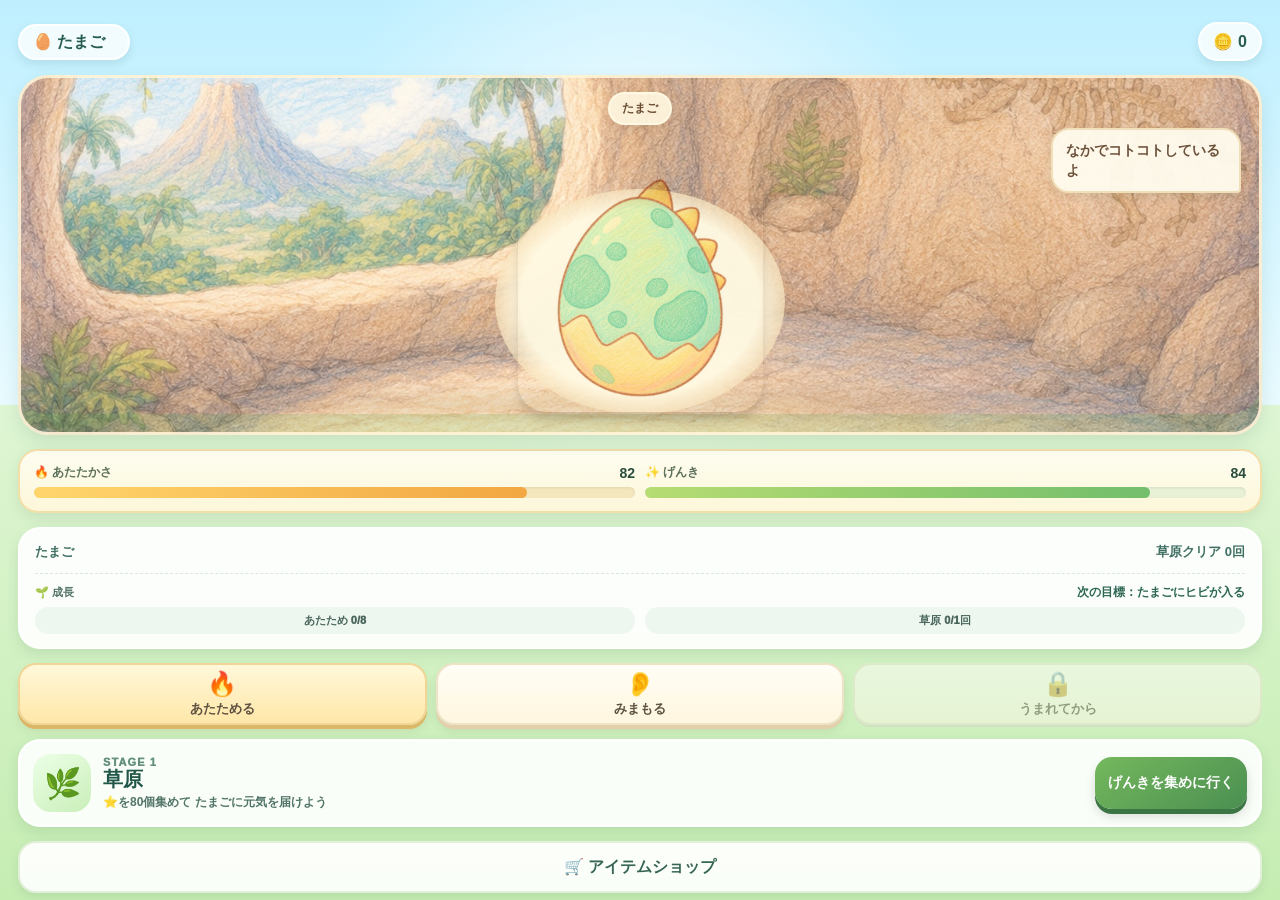
==== index.html @ 41082dc4 "Load uploaded transparent collection art" ====
<!DOCTYPE html>
<html lang="ja">
<head>
  <meta charset="UTF-8">
  <meta name="viewport" content="width=device-width, initial-scale=1.0, maximum-scale=1.0, user-scalable=no">
  <title>Tiranon Adventure</title>
  <link rel="stylesheet" href="style.css?v=20260830-v29">
  <link rel="stylesheet" href="jump-fix.css?v=20260830-v29">
  <link rel="stylesheet" href="combo.css?v=20260830-v29">
  <link rel="stylesheet" href="items.css?v=20260830-v29">
  <link rel="stylesheet" href="item-polish.css?v=20260830-v29">
  <link rel="stylesheet" href="result.css?v=20260830-v29">
  <link rel="stylesheet" href="progression.css?v=20260830-v29">
  <link rel="stylesheet" href="run-levelup.css?v=20260830-v29">
  <link rel="stylesheet" href="life-mode.css?v=20260830-v29">
  <link rel="stylesheet" href="home-mode.css?v=20260830-v29">
  <link rel="stylesheet" href="care-mode.css?v=20260830-v33">
  <link rel="stylesheet" href="care-growth-v2.css?v=20260830-v29">
  <link rel="stylesheet" href="care-prebirth-fix.css?v=20260830-v29">
  <link rel="stylesheet" href="control-touch.css?v=20260830-v29">
  <link rel="stylesheet" href="stage-hazards.css?v=20260830-v29">
</head>
<body>
  <main id="game" class="game" aria-label="Tiranon Adventureのゲーム画面">
    <div class="cloud cloud--one" aria-hidden="true"></div>
    <div class="cloud cloud--two" aria-hidden="true"></div>
    <div class="cloud cloud--three" aria-hidden="true"></div>

    <header class="status">
      <p id="score">SCORE 0</p>
      <h1>Tiranon Adventure</h1>
      <p id="time" class="life-display" aria-label="ライフ5">❤️❤️❤️❤️❤️</p>
    </header>

    <div id="combo" class="combo-display" aria-live="polite" hidden></div>

    <div id="play-area" class="play-area">
      <div id="player" class="player" role="img" aria-label="ティラノン">
        <img id="player-sprite" class="player__sprite" src="IMG_1796.png?v=20260830-v29" width="126" height="126" alt="" draggable="false">
      </div>
    </div>

    <nav class="controls" aria-label="移動とジャンプ操作">
      <button id="left-button" class="control-button control-button--left" type="button" aria-label="左へ移動">
        <span class="footprint footprint--left" aria-hidden="true">
          <span class="footprint__toe footprint__toe--one"></span>
          <span class="footprint__toe footprint__toe--two"></span>
          <span class="footprint__toe footprint__toe--three"></span>
          <span class="footprint__pad"></span>
        </span>
      </button>
      <button id="jump-button" class="jump-button" type="button" aria-label="ジャンプ">
        <span class="jump-mark" aria-hidden="true"></span>
      </button>
      <button id="right-button" class="control-button control-button--right" type="button" aria-label="右へ移動">
        <span class="footprint footprint--right" aria-hidden="true">
          <span class="footprint__toe footprint__toe--one"></span>
          <span class="footprint__toe footprint__toe--two"></span>
          <span class="footprint__toe footprint__toe--three"></span>
          <span class="footprint__pad"></span>
        </span>
      </button>
    </nav>

    <section id="game-over" class="game-over result-screen" aria-live="polite" hidden>
      <div class="result-card">
        <p class="result-label">RESULT</p>
        <div id="result-rank" class="result-rank" aria-label="ランクC">C</div>
        <p id="rank-message" class="rank-message">ナイスチャレンジ！</p>

        <div class="result-scores">
          <div class="result-score-row">
            <span>今回のスコア</span>
            <strong id="final-score">0</strong>
          </div>
          <div class="result-score-row result-score-row--best">
            <span>BEST SCORE</span>
            <strong id="best-score">0</strong>
          </div>
        </div>

        <p id="new-best" class="new-best" hidden>NEW BEST!</p>
        <button id="restart-button" class="restart-button" type="button">もう一度遊ぶ</button>
      </div>
    </section>
  </main>

  <script src="game.js?v=20260830-v29"></script>
  <script src="jump-overrides.js?v=20260830-v29"></script>
  <script src="fever-mode.js?v=20260830-v29"></script>
  <script src="item-mode.js?v=20260830-v29"></script>
  <script src="item-polish.js?v=20260830-v29"></script>
  <script src="result-screen.js?v=20260830-v29"></script>
  <script src="progression.js?v=20260831-v30"></script>
  <script src="run-levelup.js?v=20260831-v30"></script>
  <script src="life-mode.js?v=20260831-v31"></script>
  <script src="home-mode.js?v=20260831-v33"></script>
  <script src="controls-plus.js?v=20260831-v30"></script>
  <script src="stage-hazards.js?v=20260831-v30"></script>
  <script src="care-mode.js?v=20260831-v34"></script>
  <script src="care-growth-v2.js?v=20260830-v36"></script>
  <script src="care-phase-copy.js?v=20260831-v31"></script>
  <script src="care-prebirth-fix.js?v=20260830-v29"></script>
  <script src="route-obstacles.js?v=20260831-v1"></script>
  <script src="hazard-clarity.js?v=20260831-v1"></script>
  <script src="falling-bomb.js?v=20260831-v1"></script>
  <script src="route-rules.js?v=20260831-v1"></script>
  <script src="run-rewards.js?v=20260831-v2"></script>
  <script src="room-decor.js?v=20260831-v2"></script>
  <script src="collection-visual-fix.js?v=20260831-v1"></script>
  <script src="collection-assets-forest.js?v=20260831-v1"></script>
  <script src="collection-assets-river.js?v=20260831-v1"></script>
  <script src="collection-assets-volcano.js?v=20260831-v1"></script>
  <script src="collection-assets-night.js?v=20260831-v1"></script>
  <script src="game-test.js?v=20260831-v2"></script>
  <script src="test-ui-copy.js?v=20260831-v1"></script>
</body>
</html>
---- style.css ----
* { box-sizing: border-box; }
html, body { width:100%; height:100%; margin:0; overflow:hidden; font-family:Arial,"Hiragino Kaku Gothic ProN",Meiryo,sans-serif; }
button { font:inherit; }
.game { position:relative; width:100%; height:100vh; height:100dvh; min-height:420px; overflow:hidden; touch-action:none; -ms-touch-action:none; -webkit-user-select:none; user-select:none; -webkit-touch-callout:none; background:linear-gradient(to bottom,#63c9f5 0%,#9be1ff 72%,#55b83d 72%,#2f8f2d 100%); }
.cloud { position:absolute; z-index:1; width:110px; height:34px; border-radius:40px; background:rgba(255,255,255,.92); }
.cloud::before,.cloud::after { position:absolute; content:""; border-radius:50%; background:inherit; }
.cloud::before { left:18px; bottom:8px; width:48px; height:48px; }
.cloud::after { right:15px; bottom:5px; width:58px; height:58px; }
.cloud--one { top:18%; left:8%; }
.cloud--two { top:31%; right:10%; transform:scale(.8); }
.cloud--three { top:48%; left:40%; transform:scale(.6); }
.status { position:absolute; top:0; left:0; z-index:10; display:grid; grid-template-columns:1fr auto 1fr; align-items:center; width:100%; padding:14px clamp(14px,4vw,42px); color:#17324d; text-shadow:0 1px 0 rgba(255,255,255,.7); pointer-events:none; }
.status p,.status h1 { margin:0; font-weight:800; }
.status p { font-size:clamp(18px,4vw,30px); }
.status p:last-child { text-align:right; }
.status h1 { font-size:clamp(16px,3.2vw,28px); text-align:center; }
.play-area { position:absolute; inset:0; z-index:5; touch-action:none; -ms-touch-action:none; -webkit-user-select:none; user-select:none; -webkit-touch-callout:none; }
.player { position:absolute; bottom:15.5%; left:50%; z-index:7; display:flex; align-items:flex-end; justify-content:center; width:126px; height:126px; transform:translateX(-50%); user-select:none; -webkit-user-select:none; -webkit-touch-callout:none; touch-action:none; -ms-touch-action:none; }
.player__sprite { display:block; width:100%; height:100%; object-fit:contain; filter:drop-shadow(0 3px 2px rgba(0,0,0,.2)); pointer-events:none; -webkit-user-drag:none; user-select:none; -webkit-user-select:none; -webkit-touch-callout:none; touch-action:none; }
/* Jump images include motion lines/shadows in the lower third. Safari renders that area poorly,
   so show only the clean dinosaur body and enlarge it to match the normal sprite. */
.player.is-jumping .player__sprite { clip-path:inset(0 0 34% 0); transform:scale(1.4); transform-origin:50% 0; }
.player.image-error::after { content:""; width:54px; height:54px; border-radius:50%; border:3px solid #214b3b; background:#8be3b2; box-shadow:0 3px 2px rgba(0,0,0,.2); }
.player.image-error .player__sprite { display:none; }
.player.is-hit .player__sprite { animation:player-hit .18s linear 5; }
@keyframes player-hit { 0%,100% { opacity:1; } 50% { opacity:.35; } }
.star { position:absolute; top:0; left:0; z-index:5; width:34px; height:34px; color:#ffd900; font-size:34px; line-height:34px; text-align:center; text-shadow:0 2px 0 #d89200,0 0 5px #fff7a8; user-select:none; -webkit-user-select:none; touch-action:none; }
.rock { position:absolute; left:0; bottom:15.5%; z-index:6; width:48px; height:36px; border:3px solid #4d4a44; border-radius:55% 48% 44% 52% / 58% 62% 42% 46%; background:linear-gradient(145deg,#8d8980 0%,#77736c 48%,#5e5a54 100%); box-shadow:inset 7px 7px 0 rgba(255,255,255,.11),0 4px 4px rgba(0,0,0,.24); pointer-events:none; transform-origin:50% 65%; }
.rock::before { position:absolute; top:7px; left:10px; width:13px; height:8px; content:""; border-radius:50%; background:rgba(255,255,255,.19); transform:rotate(-18deg); }
.rock::after { position:absolute; right:8px; bottom:7px; width:9px; height:6px; content:""; border-radius:50%; background:rgba(48,45,41,.25); }
.point-popup,.damage-popup { position:absolute; z-index:9; font-size:28px; font-weight:900; pointer-events:none; }
.point-popup { color:#fff; text-shadow:0 2px 3px #316b22; animation:point-popup .65s ease-out forwards; }
.damage-popup { color:#ff5757; text-shadow:0 2px 2px #fff,0 3px 3px rgba(105,35,35,.45); animation:damage-popup .7s ease-out forwards; }
@keyframes point-popup { to { opacity:0; transform:translateY(-30px); } }
@keyframes damage-popup { 45% { transform:translateY(-18px) scale(1.15); } to { opacity:0; transform:translateY(-28px) scale(.95); } }
.controls { position:absolute; right:0; bottom:16px; left:0; z-index:15; display:flex; align-items:flex-end; justify-content:space-between; padding:0 18px; pointer-events:none; user-select:none; -webkit-user-select:none; -webkit-touch-callout:none; touch-action:none; }
.controls button { display:flex; align-items:center; justify-content:center; width:82px; height:68px; padding:0; border:4px solid rgba(229,255,226,.9); border-radius:24px; background:linear-gradient(145deg,#218b72,#12675f); box-shadow:0 6px 0 #0c4c46,0 8px 12px rgba(0,0,0,.22); pointer-events:auto; user-select:none; -webkit-user-select:none; -webkit-touch-callout:none; -webkit-user-drag:none; touch-action:none; -webkit-tap-highlight-color:transparent; appearance:none; -webkit-appearance:none; }
.controls button:active { transform:translateY(5px); box-shadow:0 1px 0 #0c4c46,0 3px 5px rgba(0,0,0,.18); }
.footprint { position:relative; display:block; width:52px; height:49px; pointer-events:none; user-select:none; -webkit-user-select:none; -webkit-touch-callout:none; -webkit-user-drag:none; }
.footprint--left { transform:rotate(-25deg); }
.footprint--right { transform:rotate(25deg); }
.footprint__pad,.footprint__toe { position:absolute; display:block; background:#eaffb4; box-shadow:inset 0 -3px 0 rgba(84,135,71,.22); }
.footprint__pad { bottom:0; left:50%; width:31px; height:27px; border-radius:50% 50% 44% 44%; transform:translateX(-50%); }
.footprint__toe { width:11px; height:20px; border-radius:65% 65% 48% 48% / 82% 82% 35% 35%; }
.footprint__toe::before { position:absolute; top:-5px; left:50%; width:7px; height:8px; content:""; border-radius:80% 15% 55% 35%; background:#fff7cf; transform:translateX(-50%) rotate(45deg); box-shadow:0 1px 0 rgba(84,135,71,.2); }
.footprint__toe--one { top:7px; left:4px; transform:rotate(-32deg); }
.footprint__toe--two { top:1px; left:21px; }
.footprint__toe--three { top:7px; right:4px; transform:rotate(32deg); }
.controls .jump-button { width:70px; height:70px; border-radius:50%; border-color:rgba(255,248,204,.95); background:linear-gradient(145deg,#53ad61,#2f8749); box-shadow:0 6px 0 #24683a,0 8px 12px rgba(0,0,0,.22); }
.controls .jump-button:active { box-shadow:0 1px 0 #24683a,0 3px 5px rgba(0,0,0,.18); }
.jump-mark { display:block; width:31px; height:34px; background:#f4ffc2; clip-path:polygon(50% 0,100% 48%,72% 48%,72% 100%,28% 100%,28% 48%,0 48%); filter:drop-shadow(0 2px 0 rgba(61,108,55,.25)); pointer-events:none; }
.game-over { position:absolute; inset:0; z-index:30; display:flex; flex-direction:column; align-items:center; justify-content:center; color:#17324d; background:rgba(255,255,255,.82); touch-action:none; }
.game-over[hidden] { display:none; }
.game-over h2 { margin:0 0 12px; font-size:clamp(36px,9vw,64px); }
.game-over p { margin:0 0 26px; font-size:clamp(26px,6vw,42px); font-weight:800; }
.game-over button { padding:14px 28px; border:0; border-radius:12px; color:#fff; background:#237d31; box-shadow:0 5px 0 #165620; font-size:22px; font-weight:800; cursor:pointer; touch-action:manipulation; -webkit-touch-callout:none; user-select:none; -webkit-user-select:none; }
@media (hover:hover) and (pointer:fine) { .controls { display:none; } }
@media (max-width:520px) { .status h1 { position:absolute; top:52px; left:0; width:100%; } .player { width:120px; height:120px; } .rock { width:44px; height:34px; } }
---- jump-fix.css ----
.player.is-jumping .player__sprite {
  /* The uploaded jump PNGs contain motion lines and a ground shadow below the dinosaur.
     Hide that lower decoration so it does not float upward with the player. */
  clip-path: inset(0 0 35.5% 0);
  /* The dinosaur body in the jump art is about 13% smaller than in the normal sprites. */
  transform: scale(1.15);
  transform-origin: 50% 32%;
}
---- combo.css ----
.combo-display {
  position:absolute;
  top:92px;
  left:50%;
  z-index:12;
  min-width:128px;
  padding:7px 14px;
  border:2px solid rgba(255,255,255,.86);
  border-radius:999px;
  color:#fff8c9;
  background:rgba(21,76,85,.68);
  box-shadow:0 4px 10px rgba(0,0,0,.16);
  font-size:clamp(18px,4.5vw,28px);
  font-weight:900;
  line-height:1;
  text-align:center;
  text-shadow:0 2px 2px rgba(70,55,0,.35);
  transform:translateX(-50%);
  pointer-events:none;
}
.combo-display[hidden] { display:none; }
.combo-display.combo-pop { animation:combo-pop .24s ease-out; }
@keyframes combo-pop {
  0% { transform:translateX(-50%) scale(.72); opacity:.45; }
  70% { transform:translateX(-50%) scale(1.12); }
  100% { transform:translateX(-50%) scale(1); opacity:1; }
}

.star--gold {
  width:38px;
  height:38px;
  font-size:38px;
  line-height:38px;
  color:#fff5a0;
  text-shadow:0 2px 0 #e79700,0 0 7px #fff,0 0 14px #ffe76a;
  animation:gold-star-pulse .6s ease-in-out infinite alternate;
}
@keyframes gold-star-pulse {
  from { filter:brightness(1); }
  to { filter:brightness(1.28) drop-shadow(0 0 5px rgba(255,241,104,.8)); }
}
.point-popup--gold {
  color:#fff1a6;
  text-shadow:0 2px 2px #a66a00,0 0 7px #fff;
  font-size:31px;
}

.fever-popup {
  position:absolute;
  top:42%;
  left:50%;
  z-index:20;
  color:#fffbd0;
  font-size:clamp(42px,11vw,72px);
  font-weight:1000;
  letter-spacing:.04em;
  text-shadow:0 3px 0 #e37e00,0 0 12px #fff,0 0 24px #ffe84f;
  transform:translate(-50%,-50%);
  pointer-events:none;
  animation:fever-pop .9s ease-out forwards;
}
@keyframes fever-pop {
  0% { opacity:0; transform:translate(-50%,-50%) scale(.5) rotate(-7deg); }
  35% { opacity:1; transform:translate(-50%,-50%) scale(1.18) rotate(3deg); }
  68% { transform:translate(-50%,-50%) scale(.98) rotate(0); }
  100% { opacity:0; transform:translate(-50%,-58%) scale(1.05); }
}

.fever-timer {
  position:absolute;
  top:132px;
  left:50%;
  z-index:18;
  min-width:120px;
  padding:7px 16px;
  border:2px solid rgba(255,255,255,.9);
  border-radius:999px;
  color:#fffbd0;
  background:rgba(216,126,0,.84);
  box-shadow:0 4px 12px rgba(110,71,0,.24),0 0 14px rgba(255,233,93,.28);
  font-size:clamp(18px,4.3vw,27px);
  font-weight:1000;
  line-height:1;
  letter-spacing:.04em;
  text-align:center;
  text-shadow:0 2px 0 #b96300,0 0 7px #fff4a6;
  transform:translateX(-50%);
  pointer-events:none;
  animation:fever-timer-pulse .5s ease-in-out infinite alternate;
}
@keyframes fever-timer-pulse {
  from { transform:translateX(-50%) scale(.97); }
  to { transform:translateX(-50%) scale(1.04); }
}

.fever-active::after {
  position:absolute;
  inset:0;
  z-index:4;
  content:"";
  pointer-events:none;
  background:radial-gradient(circle at center,rgba(255,250,151,.14),rgba(255,224,53,.04) 48%,transparent 72%);
  animation:fever-flash .55s ease-in-out infinite alternate;
}
@keyframes fever-flash { from { opacity:.36; } to { opacity:1; } }

.fever-sparkles {
  position:absolute;
  inset:0;
  z-index:14;
  overflow:hidden;
  pointer-events:none;
}
.fever-sparkles span {
  position:absolute;
  left:var(--sparkle-x);
  bottom:-18px;
  width:var(--sparkle-size);
  height:var(--sparkle-size);
  border-radius:50%;
  background:#fffbd3;
  box-shadow:0 0 6px #fff,0 0 12px #ffe66d;
  opacity:0;
  animation:fever-sparkle-rise var(--sparkle-duration) linear var(--sparkle-delay) infinite;
}
.fever-sparkles span:nth-child(3n) {
  border-radius:2px;
  transform:rotate(45deg);
}
@keyframes fever-sparkle-rise {
  0% { opacity:0; transform:translate(-50%,0) scale(.6) rotate(0); }
  18% { opacity:1; }
  72% { opacity:.9; }
  100% { opacity:0; transform:translate(-50%,-78vh) scale(1.15) rotate(180deg); }
}

.fever-active .star--gold {
  animation-duration:.3s;
}

@media (max-width:520px) {
  .combo-display { top:88px; }
  .fever-timer { top:126px; }
}
---- items.css ----
.game-item {
  position:absolute;
  top:0;
  left:0;
  z-index:8;
  display:flex;
  align-items:center;
  justify-content:center;
  width:48px;
  height:48px;
  border:3px solid rgba(255,255,255,.94);
  border-radius:50%;
  background:rgba(255,255,255,.94);
  box-shadow:0 5px 10px rgba(25,71,61,.22),inset 0 -3px 0 rgba(32,85,68,.08);
  font-size:27px;
  line-height:1;
  pointer-events:none;
  user-select:none;
  -webkit-user-select:none;
  animation:item-float .65s ease-in-out infinite alternate;
}
.game-item--magnet { background:linear-gradient(145deg,#fff,#e5fbff); border-color:#c9f5ff; }
.game-item--shield { background:linear-gradient(145deg,#fff,#e6f3ff); border-color:#cfe6ff; }
.game-item--clock { background:linear-gradient(145deg,#fff,#fff5d8); border-color:#ffe9a9; }
.game-item--double { color:#fffbe2; background:linear-gradient(145deg,#ffcc53,#ef8400); border-color:#fff2a8; font-size:20px; font-weight:1000; text-shadow:0 2px 0 #b96800; }
@keyframes item-float { from { margin-top:-2px; } to { margin-top:3px; } }

.item-popup {
  position:absolute;
  z-index:18;
  padding:7px 11px;
  border:2px solid rgba(255,255,255,.94);
  border-radius:999px;
  color:#fff;
  background:rgba(30,102,84,.88);
  box-shadow:0 5px 10px rgba(0,0,0,.16);
  font-size:16px;
  font-weight:1000;
  white-space:nowrap;
  pointer-events:none;
  animation:item-popup .85s ease-out forwards;
}
.item-popup--clock { background:rgba(211,132,0,.92); }
.item-popup--double { background:rgba(225,118,0,.94); }
@keyframes item-popup {
  0% { opacity:0; transform:translate(-50%,8px) scale(.75); }
  25% { opacity:1; transform:translate(-50%,0) scale(1.08); }
  100% { opacity:0; transform:translate(-50%,-35px) scale(.96); }
}

.item-status {
  position:absolute;
  right:12px;
  top:78px;
  z-index:14;
  display:flex;
  flex-direction:column;
  align-items:flex-end;
  gap:6px;
  pointer-events:none;
}
.item-status__badge {
  display:flex;
  align-items:center;
  gap:6px;
  min-width:82px;
  padding:6px 10px;
  border:2px solid rgba(255,255,255,.9);
  border-radius:999px;
  color:#fff;
  background:rgba(24,91,79,.76);
  box-shadow:0 3px 8px rgba(0,0,0,.13);
  font-size:14px;
  font-weight:1000;
  text-shadow:0 1px 1px rgba(0,0,0,.18);
}
.item-status__badge--double { background:rgba(220,119,0,.85); }
.item-status__badge--shield { background:rgba(50,117,171,.85); }

.player.shield-active::after {
  position:absolute;
  inset:-7px;
  z-index:-1;
  content:"";
  border:3px solid rgba(168,231,255,.88);
  border-radius:50%;
  background:radial-gradient(circle,rgba(179,235,255,.12),rgba(109,203,245,.06) 60%,transparent 70%);
  box-shadow:0 0 12px rgba(137,220,255,.62),inset 0 0 12px rgba(190,239,255,.36);
  animation:shield-pulse .7s ease-in-out infinite alternate;
}
@keyframes shield-pulse { from { transform:scale(.96); opacity:.72; } to { transform:scale(1.04); opacity:1; } }

.game.magnet-active .player__sprite { filter:drop-shadow(0 3px 2px rgba(0,0,0,.2)) drop-shadow(0 0 5px rgba(85,228,218,.7)); }
.game.double-active #score { text-shadow:0 1px 0 rgba(255,255,255,.7),0 0 8px rgba(255,214,57,.95); }

@media (max-width:520px) {
  .game-item { width:44px; height:44px; font-size:24px; }
  .game-item--double { font-size:18px; }
  .item-status { top:116px; right:8px; }
  .item-status__badge { min-width:72px; padding:5px 8px; font-size:12px; }
}
---- item-polish.css ----
.game-item {
  width:60px;
  height:60px;
  border-width:4px;
  font-size:34px;
  box-shadow:
    0 6px 12px rgba(25,71,61,.24),
    0 0 14px rgba(255,255,255,.9),
    0 0 22px rgba(136,240,220,.42),
    inset 0 -4px 0 rgba(32,85,68,.08);
}

.game-item--clock {
  box-shadow:
    0 6px 12px rgba(25,71,61,.24),
    0 0 14px rgba(255,247,193,.95),
    0 0 24px rgba(255,202,72,.52),
    inset 0 -4px 0 rgba(32,85,68,.08);
}

.game-item--shield {
  box-shadow:
    0 6px 12px rgba(25,71,61,.24),
    0 0 14px rgba(214,244,255,.96),
    0 0 24px rgba(100,194,255,.5),
    inset 0 -4px 0 rgba(32,85,68,.08);
}

.game-item--double {
  font-size:24px;
  box-shadow:
    0 6px 12px rgba(25,71,61,.24),
    0 0 15px rgba(255,245,177,.98),
    0 0 25px rgba(255,174,38,.62),
    inset 0 -4px 0 rgba(121,66,0,.14);
}

.item-popup--pickup {
  z-index:22;
  padding:9px 15px;
  border-width:3px;
  font-size:21px;
  letter-spacing:.02em;
  box-shadow:0 7px 16px rgba(0,0,0,.2),0 0 12px rgba(255,255,255,.38);
  animation:item-pickup-pop .7s ease-out forwards;
}

@keyframes item-pickup-pop {
  0% { opacity:0; transform:translate(-50%,12px) scale(.55); }
  24% { opacity:1; transform:translate(-50%,0) scale(1.18); }
  58% { opacity:1; transform:translate(-50%,-8px) scale(1); }
  100% { opacity:0; transform:translate(-50%,-34px) scale(.94); }
}

@media (max-width:520px) {
  .game-item {
    width:55px;
    height:55px;
    font-size:30px;
  }
  .game-item--double { font-size:22px; }
  .item-popup--pickup { font-size:19px; padding:8px 13px; }
}
---- result.css ----
.result-screen {
  padding:20px;
  background:rgba(21,58,66,.58);
  backdrop-filter:blur(5px);
  -webkit-backdrop-filter:blur(5px);
}

.result-card {
  width:min(88vw,360px);
  padding:24px 22px 22px;
  border:3px solid rgba(255,255,255,.92);
  border-radius:28px;
  background:linear-gradient(180deg,rgba(255,255,255,.97),rgba(238,255,238,.96));
  box-shadow:0 14px 34px rgba(14,66,61,.28);
  text-align:center;
}

.game-over .result-label {
  margin:0 0 10px;
  color:#277d68;
  font-size:16px;
  font-weight:900;
  letter-spacing:.16em;
}

.result-rank {
  display:flex;
  align-items:center;
  justify-content:center;
  width:108px;
  height:108px;
  margin:0 auto 8px;
  border:6px solid #d9f7cd;
  border-radius:50%;
  color:#fff;
  background:linear-gradient(145deg,#63c875,#238c5d);
  box-shadow:inset 0 -8px 0 rgba(0,0,0,.08),0 8px 16px rgba(32,112,79,.2);
  font-size:68px;
  font-weight:1000;
  line-height:1;
  text-shadow:0 3px 0 rgba(26,93,58,.35);
  animation:rank-pop .48s cubic-bezier(.2,.8,.3,1.25);
}

.result-rank[data-rank="S"] {
  color:#fffbe7;
  background:linear-gradient(145deg,#ffd95b,#ef9500);
  border-color:#fff0a8;
  text-shadow:0 3px 0 #c87500,0 0 8px #fff;
}
.result-rank[data-rank="A"] { background:linear-gradient(145deg,#67cbee,#2680c2); border-color:#d7f5ff; }
.result-rank[data-rank="B"] { background:linear-gradient(145deg,#78d68a,#32985d); }
.result-rank[data-rank="C"] { background:linear-gradient(145deg,#9db9a9,#5d8172); border-color:#dcebe4; }

@keyframes rank-pop {
  0% { transform:scale(.45) rotate(-8deg); opacity:0; }
  70% { transform:scale(1.12) rotate(2deg); opacity:1; }
  100% { transform:scale(1) rotate(0); }
}

.game-over .rank-message {
  margin:0 0 18px;
  color:#315f54;
  font-size:18px;
  font-weight:900;
}

.result-scores {
  overflow:hidden;
  border:2px solid #d6eee2;
  border-radius:18px;
  background:#f7fff9;
}

.result-score-row {
  display:flex;
  align-items:center;
  justify-content:space-between;
  gap:18px;
  padding:12px 15px;
  color:#315f54;
  font-size:15px;
  font-weight:800;
}

.result-score-row + .result-score-row { border-top:1px solid #dceee4; }
.result-score-row strong { color:#173f36; font-size:28px; line-height:1; }
.result-score-row--best { background:rgba(240,255,201,.38); }

.game-over .new-best {
  margin:13px 0 0;
  color:#e18b00;
  font-size:19px;
  font-weight:1000;
  letter-spacing:.04em;
  text-shadow:0 1px 0 #fff4bd;
  animation:new-best-pulse .55s ease-in-out infinite alternate;
}
.game-over .new-best[hidden] { display:none; }
@keyframes new-best-pulse { from { transform:scale(.96); } to { transform:scale(1.05); } }

.game-over .restart-button {
  width:100%;
  margin-top:18px;
  padding:14px 20px;
  border:3px solid #e6ffd8;
  border-radius:18px;
  color:#fff;
  background:linear-gradient(145deg,#42ad62,#277d48);
  box-shadow:0 6px 0 #1b6037,0 8px 13px rgba(0,0,0,.17);
  font-size:20px;
  font-weight:1000;
}
.game-over .restart-button:active {
  transform:translateY(5px);
  box-shadow:0 1px 0 #1b6037,0 3px 5px rgba(0,0,0,.13);
}

@media (max-height:650px) {
  .result-card { padding:16px 18px; }
  .result-rank { width:82px; height:82px; font-size:52px; }
  .game-over .rank-message { margin-bottom:10px; }
  .result-score-row { padding:9px 12px; }
  .game-over .restart-button { margin-top:12px; padding:11px 16px; }
}
---- progression.css ----
.coin-hud {
  position:absolute;
  top:76px;
  left:12px;
  z-index:14;
  min-width:74px;
  padding:6px 10px;
  border:2px solid rgba(255,255,255,.88);
  border-radius:999px;
  color:#664600;
  background:rgba(255,244,169,.9);
  box-shadow:0 3px 9px rgba(72,55,0,.16);
  font-size:14px;
  font-weight:1000;
  text-align:center;
  pointer-events:none;
}

.game-coin {
  position:absolute;
  top:0;
  left:0;
  z-index:8;
  display:flex;
  align-items:center;
  justify-content:center;
  width:48px;
  height:48px;
  border:3px solid #fff4a4;
  border-radius:50%;
  background:linear-gradient(145deg,#fffbd0,#ffc72f);
  box-shadow:0 0 11px rgba(255,244,159,.95),0 0 22px rgba(255,190,31,.48),0 5px 10px rgba(80,58,0,.2);
  font-size:28px;
  line-height:1;
  pointer-events:none;
  animation:coin-spin .75s ease-in-out infinite alternate;
}
@keyframes coin-spin {
  from { filter:brightness(.95); }
  to { filter:brightness(1.18); }
}

.coin-popup {
  position:absolute;
  z-index:23;
  padding:8px 13px;
  border:3px solid #fff4a8;
  border-radius:999px;
  color:#fffbe0;
  background:rgba(205,132,0,.92);
  box-shadow:0 6px 14px rgba(89,55,0,.2);
  font-size:20px;
  font-weight:1000;
  white-space:nowrap;
  transform:translateX(-50%);
  pointer-events:none;
  animation:coin-popup .7s ease-out forwards;
}
@keyframes coin-popup {
  0% { opacity:0; transform:translate(-50%,10px) scale(.65); }
  25% { opacity:1; transform:translate(-50%,0) scale(1.15); }
  100% { opacity:0; transform:translate(-50%,-34px) scale(.95); }
}

.progression-summary {
  display:grid;
  grid-template-columns:1fr 1fr;
  gap:8px;
  margin-top:12px;
}
.progression-summary > div {
  display:flex;
  flex-direction:column;
  gap:3px;
  padding:8px 10px;
  border:2px solid #e8e4bb;
  border-radius:14px;
  color:#5d6042;
  background:#fffde8;
  font-size:12px;
  font-weight:900;
}
.progression-summary strong {
  color:#8a6500;
  font-size:20px;
  line-height:1.15;
}

.shop-open-button,
.game-over .restart-button {
  display:inline-flex;
  align-items:center;
  justify-content:center;
  vertical-align:top;
  min-height:54px;
  margin-top:14px;
}
.shop-open-button {
  width:34%;
  margin-right:2%;
  padding:12px 8px;
  border:3px solid #fff1aa;
  border-radius:18px;
  color:#684c00;
  background:linear-gradient(145deg,#fff5a8,#f1ca45);
  box-shadow:0 6px 0 #c59d29,0 8px 13px rgba(0,0,0,.14);
  font-size:17px;
  font-weight:1000;
}
.game-over .restart-button {
  width:62%;
  margin-left:0;
}
.shop-open-button:active {
  transform:translateY(5px);
  box-shadow:0 1px 0 #c59d29,0 3px 5px rgba(0,0,0,.12);
}

.shop-panel {
  position:absolute;
  inset:0;
  z-index:50;
  display:flex;
  align-items:center;
  justify-content:center;
  padding:18px;
  background:rgba(18,55,59,.72);
  backdrop-filter:blur(6px);
  -webkit-backdrop-filter:blur(6px);
}
.shop-panel[hidden] { display:none; }
.shop-card {
  width:min(94vw,430px);
  max-height:92%;
  overflow:auto;
  padding:20px;
  border:3px solid rgba(255,255,255,.94);
  border-radius:26px;
  background:linear-gradient(180deg,#fafff8,#effced);
  box-shadow:0 16px 36px rgba(5,45,39,.3);
  -webkit-overflow-scrolling:touch;
}
.shop-header {
  display:flex;
  align-items:flex-start;
  justify-content:space-between;
  gap:12px;
}
.shop-kicker {
  margin:0 0 3px;
  color:#d09a22;
  font-size:12px;
  font-weight:1000;
  letter-spacing:.16em;
}
.shop-header h2 {
  margin:0;
  color:#275e50;
  font-size:24px;
}
.shop-close {
  flex:0 0 auto;
  width:44px;
  height:44px;
  padding:0;
  border:0;
  border-radius:50%;
  color:#315f54;
  background:#e2f3e7;
  font-size:28px;
  font-weight:700;
}
.shop-wallet {
  margin:13px 0;
  padding:9px 13px;
  border:2px solid #f3df89;
  border-radius:14px;
  color:#675323;
  background:#fff8ca;
  font-size:14px;
  font-weight:900;
}
.shop-wallet strong { float:right; color:#8b6500; font-size:18px; }
.shop-items { display:grid; gap:9px; }
.shop-item {
  display:grid;
  grid-template-columns:50px minmax(0,1fr) 72px;
  align-items:center;
  gap:10px;
  padding:10px;
  border:2px solid #dceee2;
  border-radius:17px;
  background:#fff;
}
.shop-item__icon {
  display:flex;
  align-items:center;
  justify-content:center;
  width:48px;
  height:48px;
  border-radius:15px;
  background:#f2faef;
  font-size:27px;
  font-weight:1000;
}
.shop-item__body { min-width:0; }
.shop-item__title {
  display:flex;
  align-items:center;
  justify-content:space-between;
  gap:7px;
  color:#264f44;
  font-size:15px;
}
.shop-item__title span {
  flex:0 0 auto;
  padding:2px 7px;
  border-radius:999px;
  color:#fff;
  background:#4e9f78;
  font-size:11px;
}
.shop-item__body p {
  margin:5px 0 0;
  color:#61756d;
  font-size:11px;
  font-weight:700;
  line-height:1.35;
}
.shop-upgrade {
  min-height:44px;
  padding:7px 6px;
  border:0;
  border-radius:13px;
  color:#604900;
  background:#ffe36d;
  box-shadow:0 4px 0 #d3af30;
  font-size:12px;
  font-weight:1000;
}
.shop-upgrade:disabled {
  color:#87928d;
  background:#e5eae7;
  box-shadow:none;
  opacity:.72;
}
.shop-upgrade:not(:disabled):active { transform:translateY(3px); box-shadow:0 1px 0 #d3af30; }

@media (max-width:520px) {
  .coin-hud { top:112px; left:8px; font-size:12px; min-width:66px; padding:5px 8px; }
  .game-coin { width:44px; height:44px; font-size:25px; }
  .progression-summary { margin-top:9px; }
  .progression-summary > div { padding:6px 8px; }
  .progression-summary strong { font-size:18px; }
  .shop-open-button,.game-over .restart-button { min-height:50px; margin-top:10px; }
  .shop-open-button { font-size:15px; }
  .shop-card { padding:16px 14px; }
  .shop-item { grid-template-columns:46px minmax(0,1fr) 66px; gap:8px; padding:8px; }
  .shop-item__icon { width:44px; height:44px; font-size:24px; }
}

@media (max-height:700px) {
  .progression-summary { margin-top:7px; }
  .progression-summary > div { padding:5px 8px; }
  .shop-open-button,.game-over .restart-button { min-height:45px; margin-top:8px; padding-top:9px; padding-bottom:9px; }
  .shop-card { max-height:94%; }
}
---- run-levelup.css ----
.run-level-hud {
  position:absolute;
  top:78px;
  left:12px;
  z-index:14;
  display:flex;
  align-items:center;
  gap:8px;
  padding:6px 10px;
  border:2px solid rgba(255,255,255,.88);
  border-radius:999px;
  color:#fff;
  background:rgba(27,102,82,.76);
  box-shadow:0 3px 8px rgba(0,0,0,.14);
  font-size:12px;
  font-weight:900;
  pointer-events:none;
  text-shadow:0 1px 1px rgba(0,0,0,.16);
}
.run-level-hud strong { font-size:13px; }
.run-level-hud span { color:#fff6ad; }

.run-level-overlay {
  position:absolute;
  inset:0;
  z-index:45;
  display:flex;
  align-items:center;
  justify-content:center;
  padding:18px;
  background:rgba(15,55,61,.66);
  backdrop-filter:blur(5px);
  -webkit-backdrop-filter:blur(5px);
  touch-action:none;
}
.run-level-overlay[hidden] { display:none; }

.run-level-card {
  width:min(92vw,390px);
  padding:22px 18px 18px;
  border:3px solid rgba(255,255,255,.94);
  border-radius:28px;
  background:linear-gradient(180deg,#fbfff8,#efffec);
  box-shadow:0 16px 36px rgba(11,63,55,.3);
  text-align:center;
}
.run-level-kicker {
  margin:0 0 4px;
  color:#e79a00;
  font-size:27px;
  font-weight:1000;
  letter-spacing:.06em;
  text-shadow:0 2px 0 #fff1a6;
  animation:run-level-title .55s ease-in-out infinite alternate;
}
@keyframes run-level-title { from { transform:scale(.98); } to { transform:scale(1.04); } }
.run-level-card h2 {
  margin:0;
  color:#225f50;
  font-size:25px;
}
.run-level-sub {
  margin:5px 0 15px;
  color:#61857a;
  font-size:13px;
  font-weight:800;
}
.run-level-choices {
  display:grid;
  gap:10px;
}
.run-level-choice {
  display:grid;
  grid-template-columns:62px 1fr;
  align-items:center;
  width:100%;
  min-height:84px;
  padding:10px 12px;
  border:2px solid #d9eee3;
  border-radius:20px;
  color:#244f44;
  background:#fff;
  box-shadow:0 4px 0 #cfe4d8,0 6px 12px rgba(28,89,69,.1);
  text-align:left;
  -webkit-tap-highlight-color:transparent;
  touch-action:manipulation;
  user-select:none;
  -webkit-user-select:none;
  -webkit-touch-callout:none;
}
.run-level-choice:active {
  transform:translateY(3px);
  box-shadow:0 1px 0 #cfe4d8,0 3px 6px rgba(28,89,69,.09);
}
.run-level-choice__icon {
  display:flex;
  align-items:center;
  justify-content:center;
  width:52px;
  height:52px;
  border-radius:16px;
  background:linear-gradient(145deg,#f4fff0,#e0f8e4);
  font-size:31px;
}
.run-level-choice__body {
  display:flex;
  min-width:0;
  flex-direction:column;
  gap:2px;
}
.run-level-choice__body strong {
  font-size:17px;
  font-weight:1000;
}
.run-level-choice__body small {
  color:#41916f;
  font-size:12px;
  font-weight:900;
}
.run-level-choice__body > span {
  color:#5f776f;
  font-size:13px;
  font-weight:800;
}

@media (max-width:520px) {
  .run-level-hud { top:84px; left:8px; padding:5px 8px; gap:6px; }
  .run-level-card { padding:20px 14px 15px; }
  .run-level-choice { grid-template-columns:56px 1fr; min-height:78px; padding:9px 10px; }
  .run-level-choice__icon { width:48px; height:48px; font-size:28px; }
}

@media (max-height:650px) {
  .run-level-card { padding:14px 14px 12px; }
  .run-level-kicker { font-size:22px; }
  .run-level-card h2 { font-size:21px; }
  .run-level-sub { margin-bottom:9px; }
  .run-level-choices { gap:7px; }
  .run-level-choice { min-height:68px; padding:7px 9px; }
  .run-level-choice__icon { width:44px; height:44px; font-size:25px; }
}
---- life-mode.css ----
.life-display {
  min-width:150px;
  font-size:clamp(16px,3.4vw,25px) !important;
  letter-spacing:1px;
  white-space:nowrap;
}

.life-hearts {
  display:inline-flex;
  align-items:center;
  justify-content:flex-end;
  gap:1px;
  filter:drop-shadow(0 2px 1px rgba(99,29,29,.2));
}

.life-hearts__empty {
  color:rgba(255,255,255,.68);
  font-family:Arial,sans-serif;
  font-size:1.05em;
  text-shadow:0 1px 0 rgba(74,109,118,.22);
}

.game-item--clock {
  color:#e84665;
  background:linear-gradient(145deg,#fff,#ffe5eb);
  border-color:#ffc3d0;
  box-shadow:
    0 6px 12px rgba(87,39,53,.22),
    0 0 14px rgba(255,238,242,.98),
    0 0 25px rgba(255,102,137,.5),
    inset 0 -4px 0 rgba(121,46,66,.1);
}

.life-popup {
  position:absolute;
  z-index:24;
  padding:8px 13px;
  border:3px solid rgba(255,255,255,.94);
  border-radius:999px;
  color:#fff;
  background:rgba(217,63,89,.92);
  box-shadow:0 6px 15px rgba(75,22,36,.2),0 0 12px rgba(255,255,255,.35);
  font-size:21px;
  font-weight:1000;
  white-space:nowrap;
  pointer-events:none;
  animation:life-popup .76s ease-out forwards;
}

.life-popup--heal {
  background:rgba(224,68,100,.94);
}

.life-popup--damage {
  background:rgba(142,51,64,.94);
}

@keyframes life-popup {
  0% { opacity:0; transform:translate(-50%,10px) scale(.65); }
  25% { opacity:1; transform:translate(-50%,0) scale(1.15); }
  62% { opacity:1; transform:translate(-50%,-10px) scale(1); }
  100% { opacity:0; transform:translate(-50%,-36px) scale(.94); }
}

@media (max-width:520px) {
  .life-display { min-width:118px; font-size:17px !important; }
  .life-hearts { gap:0; }
  .life-popup { font-size:18px; padding:7px 11px; }
}
---- home-mode.css ----
.tiranon-home {
  position:absolute;
  inset:0;
  z-index:40;
  display:flex;
  flex-direction:column;
  gap:14px;
  padding:22px 18px 24px;
  overflow:auto;
  background:
    radial-gradient(circle at 50% 20%,rgba(255,255,255,.72),transparent 32%),
    linear-gradient(180deg,#bfefff 0%,#e9fbff 45%,#dff6d4 45%,#c5edb2 100%);
}
.tiranon-home[hidden]{display:none;}

.home-topbar{
  display:flex;
  align-items:center;
  justify-content:space-between;
  gap:10px;
}
.home-level-pill,.home-wallet-pill{
  display:flex;
  align-items:center;
  gap:5px;
  padding:8px 13px;
  border:2px solid rgba(255,255,255,.9);
  border-radius:999px;
  background:rgba(255,255,255,.78);
  box-shadow:0 4px 10px rgba(36,91,78,.12);
  color:#275d50;
  font-weight:900;
}

.home-room{
  position:relative;
  min-height:300px;
  display:flex;
  align-items:flex-end;
  justify-content:center;
  overflow:hidden;
  border:3px solid rgba(255,255,255,.92);
  border-radius:30px;
  background:
    radial-gradient(circle at 50% 75%,rgba(255,255,255,.72),transparent 34%),
    linear-gradient(180deg,rgba(255,255,255,.42),rgba(255,255,255,.08));
  box-shadow:inset 0 -18px 0 rgba(89,169,80,.18),0 8px 18px rgba(45,94,77,.12);
}
.home-room::after{
  position:absolute;
  left:8%;right:8%;bottom:16px;
  height:24px;
  content:"";
  border-radius:50%;
  background:rgba(80,132,70,.12);
  filter:blur(8px);
}
.home-room__label{
  position:absolute;
  top:14px;
  left:18px;
  margin:0;
  color:#3f7c69;
  font-size:13px;
  font-weight:1000;
  letter-spacing:.16em;
}
.home-speech{
  position:absolute;
  top:48px;
  right:18px;
  max-width:190px;
  padding:10px 13px;
  border:2px solid #d9f2e6;
  border-radius:18px 18px 4px 18px;
  background:rgba(255,255,255,.94);
  color:#315f54;
  font-size:14px;
  font-weight:900;
  line-height:1.45;
  box-shadow:0 4px 10px rgba(41,93,79,.11);
}
.home-tiranon{
  position:relative;
  z-index:2;
  width:min(46vw,210px);
  height:auto;
  margin-bottom:18px;
  object-fit:contain;
  filter:drop-shadow(0 7px 3px rgba(42,84,66,.15));
  animation:home-bob 1.8s ease-in-out infinite alternate;
}
@keyframes home-bob{from{transform:translateY(0)}to{transform:translateY(-6px)}}

.home-growth-card,.home-stage-card{
  border:2px solid rgba(255,255,255,.92);
  border-radius:22px;
  background:rgba(255,255,255,.9);
  box-shadow:0 5px 14px rgba(38,90,74,.12);
}
.home-growth-card{padding:14px 15px 13px;}
.home-growth-head{
  display:flex;
  align-items:center;
  justify-content:space-between;
  gap:12px;
  color:#406f63;
  font-size:13px;
  font-weight:800;
}
.home-growth-head>div{display:flex;gap:8px;align-items:baseline;}
.home-growth-head strong{color:#194e41;font-size:20px;}
.home-exp-track{
  height:15px;
  margin-top:10px;
  overflow:hidden;
  border-radius:999px;
  background:#dceee3;
  box-shadow:inset 0 2px 3px rgba(22,75,59,.09);
}
.home-exp-fill{
  width:0;
  height:100%;
  border-radius:inherit;
  background:linear-gradient(90deg,#65c87b,#38a96d);
  transition:width .35s ease;
}
.home-exp-text{
  display:flex;
  justify-content:space-between;
  margin-top:6px;
  color:#50766b;
  font-size:12px;
  font-weight:900;
}

.home-stage-card{
  display:grid;
  grid-template-columns:auto 1fr auto;
  align-items:center;
  gap:12px;
  padding:13px;
}
.home-stage-icon{
  display:grid;
  place-items:center;
  width:58px;
  height:58px;
  border-radius:18px;
  background:linear-gradient(145deg,#ecffe6,#c9efb9);
  font-size:30px;
}
.home-stage-copy{min-width:0;display:flex;flex-direction:column;}
.home-stage-copy span{color:#63907e;font-size:11px;font-weight:1000;letter-spacing:.1em;}
.home-stage-copy strong{color:#215748;font-size:20px;line-height:1.1;}
.home-stage-copy small{margin-top:4px;color:#527569;font-size:12px;font-weight:800;}
.home-play-button{
  min-height:52px;
  padding:10px 13px;
  border:0;
  border-radius:17px;
  color:#fff;
  background:linear-gradient(145deg,#42b968,#257b48);
  box-shadow:0 5px 0 #1c6239,0 7px 11px rgba(0,0,0,.14);
  font-size:14px;
  font-weight:1000;
}
.home-play-button:active{transform:translateY(4px);box-shadow:0 1px 0 #1c6239;}
.home-shop-button{
  min-height:52px;
  border:2px solid #e2efd9;
  border-radius:18px;
  color:#376555;
  background:rgba(255,255,255,.92);
  box-shadow:0 4px 10px rgba(35,87,70,.1);
  font-size:16px;
  font-weight:1000;
}

.stage-hud{
  position:absolute;
  top:82px;
  left:50%;
  z-index:16;
  display:flex;
  align-items:center;
  gap:10px;
  padding:7px 12px;
  border:2px solid rgba(255,255,255,.9);
  border-radius:999px;
  color:#fff;
  background:rgba(29,92,70,.75);
  box-shadow:0 4px 10px rgba(0,0,0,.13);
  font-size:13px;
  font-weight:1000;
  transform:translateX(-50%);
  pointer-events:none;
}
.stage-hud[hidden]{display:none;}

.result-growth{
  display:flex;
  align-items:center;
  justify-content:space-between;
  gap:12px;
  margin-top:10px;
  padding:10px 13px;
  border:2px solid #d8eee2;
  border-radius:16px;
  background:#f5fff8;
  color:#376559;
  font-size:14px;
  font-weight:900;
}
.result-growth strong{color:#1f5d49;font-size:20px;}
.home-return-button{
  width:100%;
  margin-top:12px;
  padding:12px 16px;
  border:2px solid #d7eadf;
  border-radius:16px;
  color:#2c6354;
  background:#fff;
  font-size:17px;
  font-weight:1000;
}

@media (max-width:520px){
  .tiranon-home{padding:15px 13px 18px;gap:10px;}
  .home-room{min-height:270px;}
  .home-speech{top:44px;right:12px;max-width:165px;font-size:12px;}
  .home-stage-card{grid-template-columns:auto 1fr;}
  .home-play-button{grid-column:1/-1;width:100%;}
  .stage-hud{top:110px;font-size:12px;}
}

@media (prefers-reduced-motion:reduce){
  .home-tiranon{animation:none;}
  .home-exp-fill{transition:none;}
}
---- care-mode.css ----
.home-room--care{
  min-height:360px;
  background-image:linear-gradient(rgba(255,248,230,.08),rgba(255,248,230,.08)),url("9B085E33-7E32-42A9-9362-7300B616031C.jpeg");
  background-size:cover;
  background-position:center;
  border-color:rgba(255,244,215,.9);
}
.home-room--care::after{background:rgba(92,63,40,.13);}
.home-decor{
  position:absolute;
  z-index:1;
  pointer-events:none;
  user-select:none;
  mix-blend-mode:multiply;
}
.home-decor--rug{
  left:50%;
  bottom:3px;
  width:min(60vw,270px);
  transform:translateX(-50%);
  opacity:.72;
}
.home-decor--lamp{
  right:-8px;
  bottom:8px;
  width:min(28vw,125px);
  opacity:.78;
}
.home-decor--toy{
  left:10px;
  bottom:12px;
  width:min(23vw,95px);
  opacity:.88;
}
.home-growth-badge{
  position:absolute;
  top:14px;
  left:50%;
  z-index:4;
  padding:6px 12px;
  border:2px solid rgba(255,250,228,.95);
  border-radius:999px;
  color:#6b4d32;
  background:rgba(255,248,224,.9);
  box-shadow:0 3px 10px rgba(71,45,25,.12);
  font-size:12px;
  font-weight:1000;
  transform:translateX(-50%);
}
.home-room--care .home-room__label{display:none;}
.home-room--care .home-speech{
  z-index:5;
  top:50px;
  white-space:pre-line;
  background:rgba(255,252,239,.94);
  border-color:#f0dfb8;
  color:#6c513b;
}
.home-room--care .home-tiranon{
  z-index:3;
  width:min(44vw,205px);
  max-height:225px;
  margin-bottom:24px;
  filter:drop-shadow(0 8px 4px rgba(59,39,25,.18));
}
.home-room--care .home-tiranon--paper{
  mix-blend-mode:multiply;
  border-radius:28px;
}
.home-room--care .home-tiranon.home-tiranon--paper[data-growth="baby"]{
  mix-blend-mode:normal;
  border-radius:0;
  -webkit-clip-path:polygon(54.95% 0.54%,61.97% 1.38%,69.05% 5.13%,75.69% 11.88%,80.30% 19.10%,82.96% 26.52%,84.26% 35.36%,86.59% 44.66%,87.08% 52.63%,86.55% 63.97%,85.18% 70.73%,81.40% 79.44%,75.42% 87.49%,70.16% 92.24%,64.37% 95.50%,58.57% 97.58%,51.37% 98.71%,44.47% 98.42%,39.56% 97.54%,32.05% 94.66%,26.79% 91.08%,23.74% 87.41%,22.64% 84.53%,18.79% 78.82%,16.31% 72.77%,14.86% 64.01%,15.24% 55.42%,17.42% 47.62%,17.26% 40.62%,18.41% 35.61%,21.72% 27.65%,26.83% 19.06%,34.11% 11.26%,42.99% 4.63%,48.55% 1.96%);
  clip-path:polygon(54.95% 0.54%,61.97% 1.38%,69.05% 5.13%,75.69% 11.88%,80.30% 19.10%,82.96% 26.52%,84.26% 35.36%,86.59% 44.66%,87.08% 52.63%,86.55% 63.97%,85.18% 70.73%,81.40% 79.44%,75.42% 87.49%,70.16% 92.24%,64.37% 95.50%,58.57% 97.58%,51.37% 98.71%,44.47% 98.42%,39.56% 97.54%,32.05% 94.66%,26.79% 91.08%,23.74% 87.41%,22.64% 84.53%,18.79% 78.82%,16.31% 72.77%,14.86% 64.01%,15.24% 55.42%,17.42% 47.62%,17.26% 40.62%,18.41% 35.61%,21.72% 27.65%,26.83% 19.06%,34.11% 11.26%,42.99% 4.63%,48.55% 1.96%);
}
.home-room--care .home-tiranon.home-tiranon--paper[data-growth="crawl"]{
  mix-blend-mode:normal;
  border-radius:0;
  -webkit-clip-path:polygon(34.51% 1.32%,35.61% 1.61%,36.88% 3.61%,38.87% 9.42%,43.62% 5.22%,47.53% 3.47%,48.80% 4.49%,49.64% 7.13%,50.65% 15.97%,55.86% 14.21%,58.27% 15.09%,58.76% 18.07%,57.62% 26.42%,61.20% 27.88%,62.79% 30.37%,62.21% 33.40%,59.08% 39.45%,60.74% 41.85%,63.83% 37.30%,64.97% 38.04%,66.31% 40.82%,70.05% 36.67%,71.78% 37.99%,72.88% 42.19%,76.37% 41.06%,77.34% 41.55%,78.03% 42.48%,78.42% 45.80%,80.37% 43.16%,82.49% 44.58%,82.78% 41.89%,84.57% 40.67%,85.55% 37.26%,86.26% 24.66%,87.89% 23.19%,89.55% 24.61%,92.29% 31.25%,93.72% 41.60%,93.59% 46.29%,92.29% 54.10%,89.55% 61.72%,86.69% 66.21%,89.10% 71.00%,90.36% 75.73%,90.72% 78.91%,90.17% 81.98%,86.91% 84.72%,83.66% 84.91%,81.84% 83.94%,77.15% 86.67%,73.21% 86.52%,69.86% 83.74%,65.17% 86.28%,59.51% 87.55%,55.27% 93.90%,47.53% 98.68%,46.45% 98.34%,45.64% 96.63%,43.26% 97.46%,42.02% 95.41%,39.78% 95.07%,39.13% 93.21%,39.23% 90.62%,40.85% 86.23%,36.10% 83.69%,34.15% 84.67%,30.86% 88.53%,22.53% 92.43%,20.54% 90.53%,18.65% 91.41%,16.96% 89.26%,15.17% 89.21%,14.26% 85.79%,15.62% 81.01%,18.46% 77.44%,22.62% 74.90%,24.06% 72.17%,20.41% 71.39%,17.61% 68.75%,16.44% 65.62%,16.15% 61.18%,12.37% 58.06%,10.35% 55.22%,8.43% 49.32%,8.66% 41.85%,9.83% 37.74%,12.99% 31.74%,15.40% 21.88%,17.94% 16.89%,22.92% 11.67%,29.30% 8.94%,32.52% 3.03%);
  clip-path:polygon(34.51% 1.32%,35.61% 1.61%,36.88% 3.61%,38.87% 9.42%,43.62% 5.22%,47.53% 3.47%,48.80% 4.49%,49.64% 7.13%,50.65% 15.97%,55.86% 14.21%,58.27% 15.09%,58.76% 18.07%,57.62% 26.42%,61.20% 27.88%,62.79% 30.37%,62.21% 33.40%,59.08% 39.45%,60.74% 41.85%,63.83% 37.30%,64.97% 38.04%,66.31% 40.82%,70.05% 36.67%,71.78% 37.99%,72.88% 42.19%,76.37% 41.06%,77.34% 41.55%,78.03% 42.48%,78.42% 45.80%,80.37% 43.16%,82.49% 44.58%,82.78% 41.89%,84.57% 40.67%,85.55% 37.26%,86.26% 24.66%,87.89% 23.19%,89.55% 24.61%,92.29% 31.25%,93.72% 41.60%,93.59% 46.29%,92.29% 54.10%,89.55% 61.72%,86.69% 66.21%,89.10% 71.00%,90.36% 75.73%,90.72% 78.91%,90.17% 81.98%,86.91% 84.72%,83.66% 84.91%,81.84% 83.94%,77.15% 86.67%,73.21% 86.52%,69.86% 83.74%,65.17% 86.28%,59.51% 87.55%,55.27% 93.90%,47.53% 98.68%,46.45% 98.34%,45.64% 96.63%,43.26% 97.46%,42.02% 95.41%,39.78% 95.07%,39.13% 93.21%,39.23% 90.62%,40.85% 86.23%,36.10% 83.69%,34.15% 84.67%,30.86% 88.53%,22.53% 92.43%,20.54% 90.53%,18.65% 91.41%,16.96% 89.26%,15.17% 89.21%,14.26% 85.79%,15.62% 81.01%,18.46% 77.44%,22.62% 74.90%,24.06% 72.17%,20.41% 71.39%,17.61% 68.75%,16.44% 65.62%,16.15% 61.18%,12.37% 58.06%,10.35% 55.22%,8.43% 49.32%,8.66% 41.85%,9.83% 37.74%,12.99% 31.74%,15.40% 21.88%,17.94% 16.89%,22.92% 11.67%,29.30% 8.94%,32.52% 3.03%);
}
.home-tiranon[data-growth="egg"]{width:min(38vw,170px);}
.home-tiranon[data-growth="hatch"]{width:min(39vw,175px);}
.home-tiranon[data-growth="baby"]{width:min(42vw,185px);}
.home-tiranon[data-growth="crawl"]{width:min(48vw,220px);}

.home-care-card{
  display:grid;
  grid-template-columns:1fr 1fr;
  gap:10px;
  padding:13px 14px;
  border:2px solid rgba(255,255,255,.92);
  border-radius:20px;
  background:rgba(255,255,255,.91);
  box-shadow:0 5px 14px rgba(55,83,61,.11);
}
.care-stat>div:first-child{display:flex;align-items:center;justify-content:space-between;gap:8px;color:#5c6f5b;font-size:12px;font-weight:900;}
.care-stat strong{color:#294c3d;font-size:14px;}
.care-track{
  height:11px;
  margin-top:6px;
  overflow:hidden;
  border-radius:999px;
  background:#f4e4d4;
  box-shadow:inset 0 1px 3px rgba(0,0,0,.08);
}
.care-track i{display:block;width:0;height:100%;border-radius:inherit;background:linear-gradient(90deg,#ffb45f,#ed7b4e);transition:width .3s ease;}
.care-track--mood{background:#e5f0dc;}
.care-track--mood i{background:linear-gradient(90deg,#8fd670,#49b86e);}

.home-care-actions{
  display:grid;
  grid-template-columns:repeat(3,1fr);
  gap:9px;
}
.home-care-actions button{
  min-height:62px;
  display:flex;
  flex-direction:column;
  align-items:center;
  justify-content:center;
  gap:2px;
  border:2px solid #eee2c7;
  border-radius:18px;
  color:#5e5140;
  background:linear-gradient(180deg,#fffdf6,#fff6df);
  box-shadow:0 4px 0 #e3cfaa,0 6px 10px rgba(70,55,35,.1);
  font-size:24px;
  font-weight:1000;
  touch-action:manipulation;
}
.home-care-actions button span{font-size:13px;}
.home-care-actions button:active{transform:translateY(3px);box-shadow:0 1px 0 #e3cfaa;}

.care-panel{
  position:absolute;
  inset:0;
  z-index:90;
  display:flex;
  align-items:flex-end;
  justify-content:center;
  padding:18px;
  background:rgba(27,45,37,.52);
  backdrop-filter:blur(5px);
}
.care-panel[hidden]{display:none;}
.care-sheet{
  width:min(100%,520px);
  max-height:78%;
  overflow:auto;
  padding:18px;
  border:3px solid #fff8df;
  border-radius:28px;
  background:linear-gradient(180deg,#fffef8,#f4ffed);
  box-shadow:0 18px 40px rgba(20,39,31,.28);
}
.care-sheet__head{display:flex;align-items:center;justify-content:space-between;gap:12px;margin-bottom:12px;}
.care-sheet__head small{color:#bd8d3c;font-size:11px;font-weight:1000;letter-spacing:.18em;}
.care-sheet__head h2{margin:2px 0 0;color:#315f50;font-size:24px;}
.care-sheet__head button{
  width:46px;height:46px;border:0;border-radius:50%;color:#315f50;background:#e8f5e8;font-size:28px;font-weight:900;
}
.care-panel-items{display:grid;grid-template-columns:1fr 1fr;gap:10px;}
.care-item-card{
  min-width:0;
  display:flex;
  align-items:center;
  gap:9px;
  padding:9px;
  border:2px solid #e0ead8;
  border-radius:18px;
  text-align:left;
  color:#31584b;
  background:#fff;
  box-shadow:0 3px 8px rgba(52,84,67,.08);
}
.care-item-card:disabled{opacity:.52;filter:grayscale(.25);}
.care-item-card img{
  flex:0 0 auto;
  width:72px;height:72px;
  object-fit:contain;
  border-radius:14px;
  mix-blend-mode:multiply;
}
.care-item-card>div{min-width:0;display:flex;flex-direction:column;gap:3px;}
.care-item-card strong{font-size:14px;}
.care-item-card small{font-size:10px;line-height:1.35;color:#698176;}
.care-item-card span{font-size:12px;font-weight:1000;color:#a96f23;}

.care-pop{animation:care-pop .45s ease!important;}
.care-wiggle{animation:care-wiggle .55s ease!important;}
@keyframes care-pop{0%{transform:scale(1)}45%{transform:scale(1.12) translateY(-8px)}100%{transform:scale(1)}}
@keyframes care-wiggle{0%,100%{transform:rotate(0)}25%{transform:rotate(-5deg) translateY(-5px)}60%{transform:rotate(5deg) translateY(-5px)}}

/* 幼少期の紙素材は、下の家具とmultiply合成すると二重に見えるため重ねない。 */
.home-room--care .home-tiranon--paper ~ .home-decor{
  display:none!important;
}
@media (max-width:520px){
  .home-room--care{min-height:335px;}
  .home-room--care .home-speech{top:45px;max-width:150px;}
  .home-care-card{gap:8px;padding:11px;}
  .home-care-actions button{min-height:58px;}
  .care-panel{padding:10px;}
  .care-sheet{padding:15px;max-height:82%;}
  .care-item-card{gap:6px;padding:7px;}
  .care-item-card img{width:60px;height:60px;}
  .care-item-card strong{font-size:12px;}
}

@media (prefers-reduced-motion:reduce){
  .care-pop,.care-wiggle{animation:none!important;}
  .care-track i{transition:none;}
}
---- care-growth-v2.css ----
.growth-v2-progress{
  margin-top:12px;
  padding-top:10px;
  border-top:1px dashed #d9e8dc;
}
.growth-v2-progress__head,.growth-v2-progress__body{
  display:flex;
  align-items:center;
  justify-content:space-between;
  gap:10px;
}
.growth-v2-progress__head{color:#527267;font-size:11px;font-weight:900;}
.growth-v2-progress__head strong{color:#2d6654;font-size:12px;}
.growth-v2-progress__body{margin-top:6px;}
.growth-v2-progress__body span{
  flex:1;
  padding:6px 8px;
  border-radius:999px;
  text-align:center;
  color:#49665d;
  background:#eef7ef;
  font-size:11px;
  font-weight:1000;
}

.evolution-overlay{
  position:absolute;
  inset:0;
  z-index:130;
  display:flex;
  align-items:center;
  justify-content:center;
  padding:18px;
  background:rgba(39,51,43,.64);
  backdrop-filter:blur(7px);
}
.evolution-overlay[hidden]{display:none;}
.evolution-card{
  width:min(100%,430px);
  padding:24px 20px 22px;
  border:3px solid #fff3c8;
  border-radius:30px;
  text-align:center;
  background:linear-gradient(180deg,#fffdf4,#effce8);
  box-shadow:0 22px 50px rgba(22,37,29,.3);
}
.evolution-kicker{
  margin:0;
  color:#d49833;
  font-size:13px;
  font-weight:1000;
  letter-spacing:.2em;
}
.evolution-glow{
  width:190px;
  height:190px;
  display:grid;
  place-items:center;
  margin:8px auto 4px;
  border-radius:50%;
  background:radial-gradient(circle,#fff8bb 0 35%,rgba(255,225,118,.48) 36% 56%,transparent 70%);
  animation:evolution-pulse 1s ease-in-out infinite alternate;
}
.evolution-glow img{
  max-width:165px;
  max-height:165px;
  object-fit:contain;
  mix-blend-mode:multiply;
}
.evolution-card h2{margin:2px 0 8px;color:#2f6452;font-size:24px;}
.evolution-card>p:not(.evolution-kicker){margin:0;color:#64796f;font-size:14px;font-weight:800;}
.evolution-card button{
  width:100%;
  margin-top:18px;
  min-height:54px;
  border:0;
  border-radius:18px;
  color:#fff;
  background:linear-gradient(145deg,#59c57a,#2e8a58);
  box-shadow:0 5px 0 #226d45;
  font-size:18px;
  font-weight:1000;
}
.evolution-card button:active{transform:translateY(3px);box-shadow:0 2px 0 #226d45;}
@keyframes evolution-pulse{from{transform:scale(.97)}to{transform:scale(1.04)}}

/* JPEG素材の白地が重なって見えにくいよう、ホーム内の配置を少し整理。 */
.home-decor--rug{width:min(54vw,245px)!important;opacity:.58!important;bottom:4px!important;}
.home-decor--lamp{width:min(23vw,104px)!important;opacity:.62!important;right:-12px!important;bottom:14px!important;}
.home-decor--toy{width:min(18vw,76px)!important;opacity:.76!important;left:8px!important;bottom:16px!important;}
.home-room--care .home-tiranon{margin-bottom:32px!important;}
.home-room--care .home-tiranon--paper{mix-blend-mode:multiply;filter:drop-shadow(0 7px 3px rgba(59,39,25,.12)) saturate(.96);}

/* 卵期は「食べる・遊ぶ」ではなく、孵化のためのお世話に見せる。 */
.home-prebirth .home-care-card{
  background:linear-gradient(180deg,rgba(255,253,241,.96),rgba(255,247,218,.94));
  border-color:#f3dfaa;
}
.home-prebirth .care-track{background:#f5e7bd;}
.home-prebirth .care-track i{background:linear-gradient(90deg,#ffd66c,#f2a742);}
.home-prebirth .care-track--mood{background:#e8f1d6;}
.home-prebirth .care-track--mood i{background:linear-gradient(90deg,#b6dc72,#73be6c);}
.home-care-actions button:disabled{
  opacity:.52;
  filter:grayscale(.35);
  box-shadow:0 2px 0 #d8d0c0;
  transform:none;
}
.home-prebirth .home-care-actions button:first-child{
  border-color:#f0d596;
  background:linear-gradient(180deg,#fff8da,#ffe7a8);
  box-shadow:0 4px 0 #ddb768,0 6px 10px rgba(95,68,29,.1);
}
.home-prebirth .home-play-button{
  background:linear-gradient(145deg,#74b85d,#4b8f52);
  box-shadow:0 5px 0 #3c7544,0 7px 11px rgba(0,0,0,.14);
}

@media (max-width:520px){
  .evolution-glow{width:165px;height:165px;}
  .evolution-glow img{max-width:145px;max-height:145px;}
  .evolution-card{padding:20px 16px;}
  .evolution-card h2{font-size:21px;}
}

@media (prefers-reduced-motion:reduce){.evolution-glow{animation:none;}}
---- care-prebirth-fix.css ----
/* 卵期は独立した育成フェーズとして見せる。 */
.home-prebirth-fixed .home-level-pill{
  font-size:0;
}
.home-prebirth-fixed .home-level-pill::before{
  content:"🥚 たまご";
  font-size:16px;
  line-height:1;
}
.home-prebirth-fixed #home-level-text,
.home-prebirth-fixed .home-exp-track,
.home-prebirth-fixed .home-exp-text{
  display:none!important;
}
.home-prebirth-fixed .home-growth-card{
  padding-top:14px;
}

.home-prebirth-fixed .home-decor--rug,
.home-prebirth-fixed .home-decor--toy,
.home-prebirth-fixed .home-decor--lamp{
  display:none!important;
}

.home-prebirth-fixed .home-room--care::before{
  position:absolute;
  left:50%;
  bottom:18px;
  z-index:2;
  width:min(66vw,290px);
  height:min(52vw,225px);
  content:"";
  transform:translateX(-50%);
  border-radius:50%;
  background:radial-gradient(ellipse at center,rgba(255,249,226,.96) 0 58%,rgba(246,225,185,.72) 72%,transparent 73%);
  filter:blur(.2px);
  pointer-events:none;
}
.home-prebirth-fixed .home-room--care .home-tiranon{
  z-index:3;
  width:min(58vw,245px)!important;
  max-height:245px!important;
  margin-bottom:20px!important;
  mix-blend-mode:multiply!important;
  opacity:1!important;
  filter:drop-shadow(0 8px 5px rgba(65,43,25,.18)) saturate(1.04)!important;
}

/* 人工的なCSSヒビは使わない。GitHubにある元の卵画像をそのまま表示する。 */
.egg-cracks{display:none!important;}

.evolution-glow img{opacity:1;}

@media (max-width:520px){
  .home-prebirth-fixed .home-room--care .home-tiranon{
    width:min(62vw,230px)!important;
    max-height:230px!important;
  }
  .home-prebirth-fixed .home-room--care::before{
    width:min(72vw,275px);
    height:min(56vw,215px);
    bottom:14px;
  }
}
---- control-touch.css ----
.control-button {
  position:relative;
}

/* Keep the visible footprint button compact while making thumb input forgiving. */
.control-button::after {
  position:absolute;
  inset:-18px;
  content:"";
  border-radius:32px;
  background:transparent;
  pointer-events:auto;
}

/* Pin the three controls to fixed positions so Safari layout changes cannot
   push the right button out of view during play. */
.controls {
  height:92px;
  padding:0;
}
.controls .control-button--left,
.controls .jump-button,
.controls .control-button--right {
  position:absolute;
  bottom:0;
  margin:0;
}
.controls .control-button--left { left:22px; }
.controls .jump-button { left:50%; transform:translateX(-50%); }
.controls .control-button--right { right:22px; }
.controls .jump-button:active { transform:translateX(-50%) translateY(5px); }

@media (max-width:520px) {
  .controls {
    right:0;
    bottom:20px;
    left:0;
    height:96px;
  }

  .control-button::after {
    inset:-20px;
  }

  .controls .control-button--left { left:20px; }
  .controls .control-button--right { right:20px; }
}
---- stage-hazards.css ----
.danger-star {
  position:absolute;
  top:0;
  left:0;
  z-index:9;
  display:flex;
  align-items:center;
  justify-content:center;
  width:42px;
  height:42px;
  border:3px solid rgba(255,185,190,.95);
  border-radius:50%;
  color:#3f1b52;
  background:radial-gradient(circle at 50% 45%,#ff6b74 0 18%,#812f82 19% 52%,#2e163a 53% 100%);
  box-shadow:0 0 8px rgba(255,92,114,.85),0 0 18px rgba(91,34,108,.56),0 4px 8px rgba(0,0,0,.2);
  font-size:34px;
  font-weight:1000;
  line-height:1;
  text-shadow:0 1px 0 rgba(255,255,255,.2);
  pointer-events:none;
}
.danger-star::after {
  position:absolute;
  width:8px;
  height:8px;
  content:"";
  border-radius:50%;
  background:#ff2938;
  box-shadow:0 0 8px #ff2938;
}

.air-hazard {
  position:absolute;
  left:0;
  bottom:calc(15.5% + 148px);
  z-index:9;
  display:flex;
  align-items:center;
  justify-content:center;
  width:46px;
  height:46px;
  font-size:40px;
  line-height:1;
  filter:drop-shadow(0 4px 3px rgba(69,38,8,.3));
  pointer-events:none;
  user-select:none;
}

.air-warning {
  position:absolute;
  bottom:calc(15.5% + 154px);
  z-index:18;
  display:flex;
  align-items:center;
  justify-content:center;
  width:36px;
  height:36px;
  border:3px solid #fff7d7;
  border-radius:50%;
  color:#fff;
  background:#e64c3d;
  box-shadow:0 0 12px rgba(255,88,67,.7),0 4px 8px rgba(0,0,0,.16);
  font-size:25px;
  font-weight:1000;
  pointer-events:none;
  animation:air-warning-pulse .28s ease-in-out infinite alternate;
}
.air-warning--left { left:7px; }
.air-warning--right { right:7px; }
@keyframes air-warning-pulse {
  from { transform:scale(.9); opacity:.78; }
  to { transform:scale(1.08); opacity:1; }
}

@media (max-width:520px) {
  .danger-star { width:40px; height:40px; font-size:32px; }
  .air-hazard { bottom:calc(15.5% + 142px); width:44px; height:44px; font-size:38px; }
  .air-warning { bottom:calc(15.5% + 148px); width:34px; height:34px; font-size:23px; }
}

@media (max-height:700px) {
  .air-hazard { bottom:calc(15.5% + 132px); }
  .air-warning { bottom:calc(15.5% + 138px); }
}
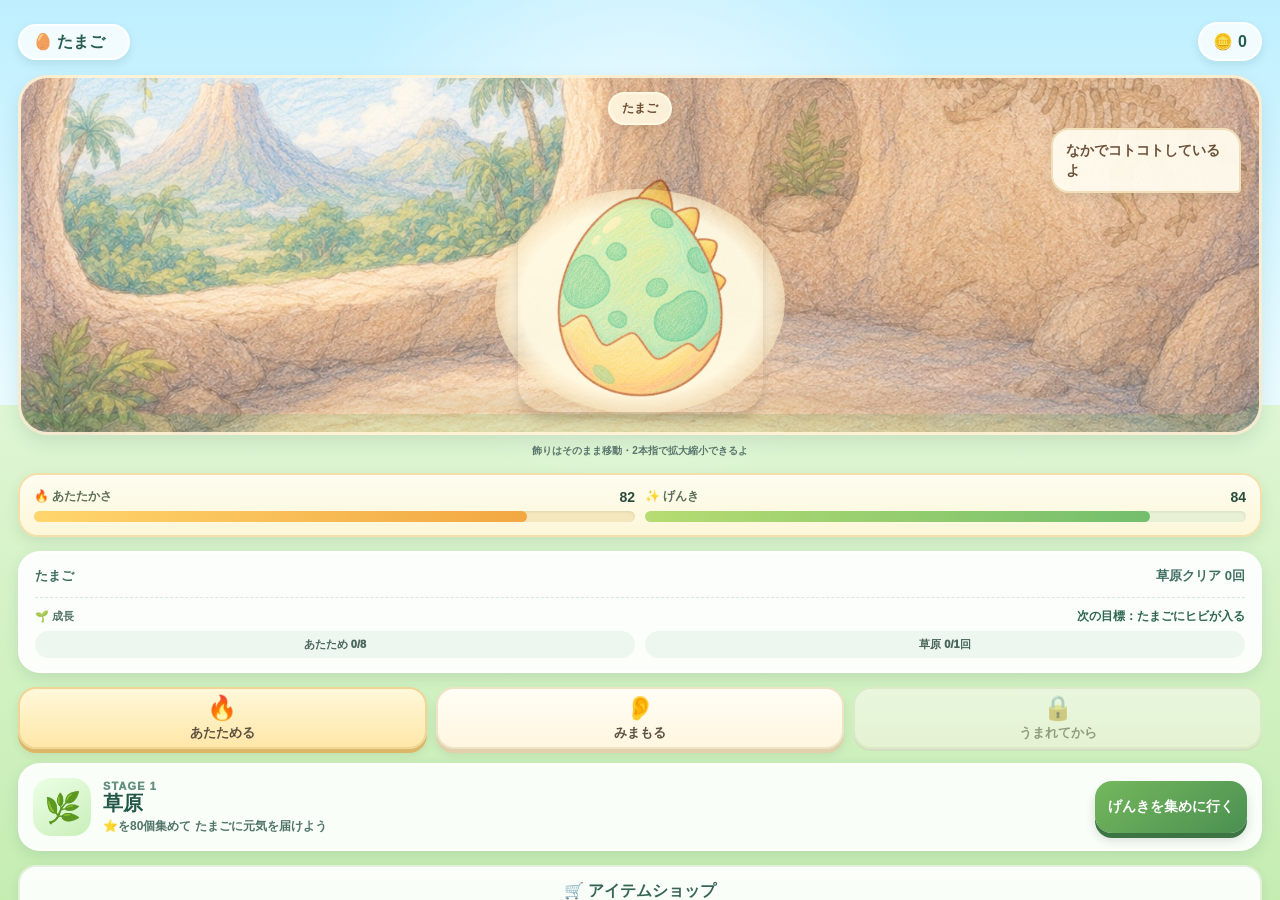
==== commit 6b6c5d30: "Load direct room gesture controls" ====
--- a/index.html
+++ b/index.html
@@ -109,9 +109,14 @@
   <script src="room-decor.js?v=20260831-v2"></script>
   <script src="collection-visual-fix.js?v=20260831-v1"></script>
   <script src="collection-assets-forest.js?v=20260831-v1"></script>
-  <script src="collection-assets-river.js?v=20260831-v1"></script>
-  <script src="collection-assets-volcano.js?v=20260831-v1"></script>
+  <script src="collection-assets-river.js?v=20260831-v2"></script>
+  <script src="collection-volcano-fossil.js?v=20260831-v1"></script>
+  <script src="collection-volcano-stamp.js?v=20260831-v1"></script>
+  <script src="collection-volcano-crayon.js?v=20260831-v1"></script>
   <script src="collection-assets-night.js?v=20260831-v1"></script>
+  <script src="collection-restore-baby-memory.js?v=20260831-v1"></script>
+  <script src="room-drag.js?v=20260831-v1"></script>
+  <script src="room-gesture-v2.js?v=20260831-v1"></script>
   <script src="game-test.js?v=20260831-v2"></script>
   <script src="test-ui-copy.js?v=20260831-v1"></script>
 </body>
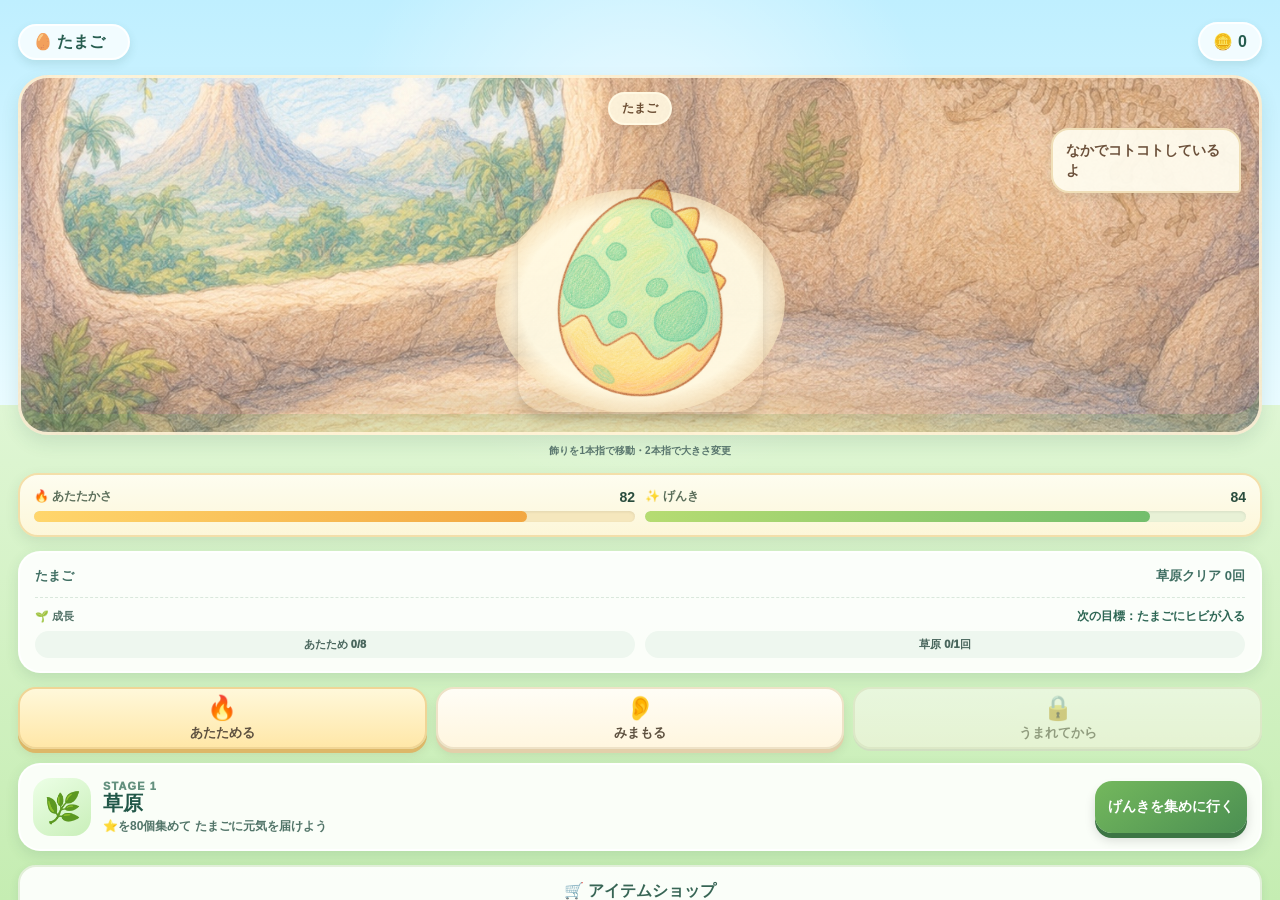
==== commit 144e868d: "Bust room gesture cache" ====
--- a/index.html
+++ b/index.html
@@ -115,8 +115,7 @@
   <script src="collection-volcano-crayon.js?v=20260831-v1"></script>
   <script src="collection-assets-night.js?v=20260831-v1"></script>
   <script src="collection-restore-baby-memory.js?v=20260831-v1"></script>
-  <script src="room-drag.js?v=20260831-v1"></script>
-  <script src="room-gesture-v2.js?v=20260831-v1"></script>
+  <script src="room-gesture-v2.js?v=20260831-v3"></script>
   <script src="game-test.js?v=20260831-v2"></script>
   <script src="test-ui-copy.js?v=20260831-v1"></script>
 </body>
